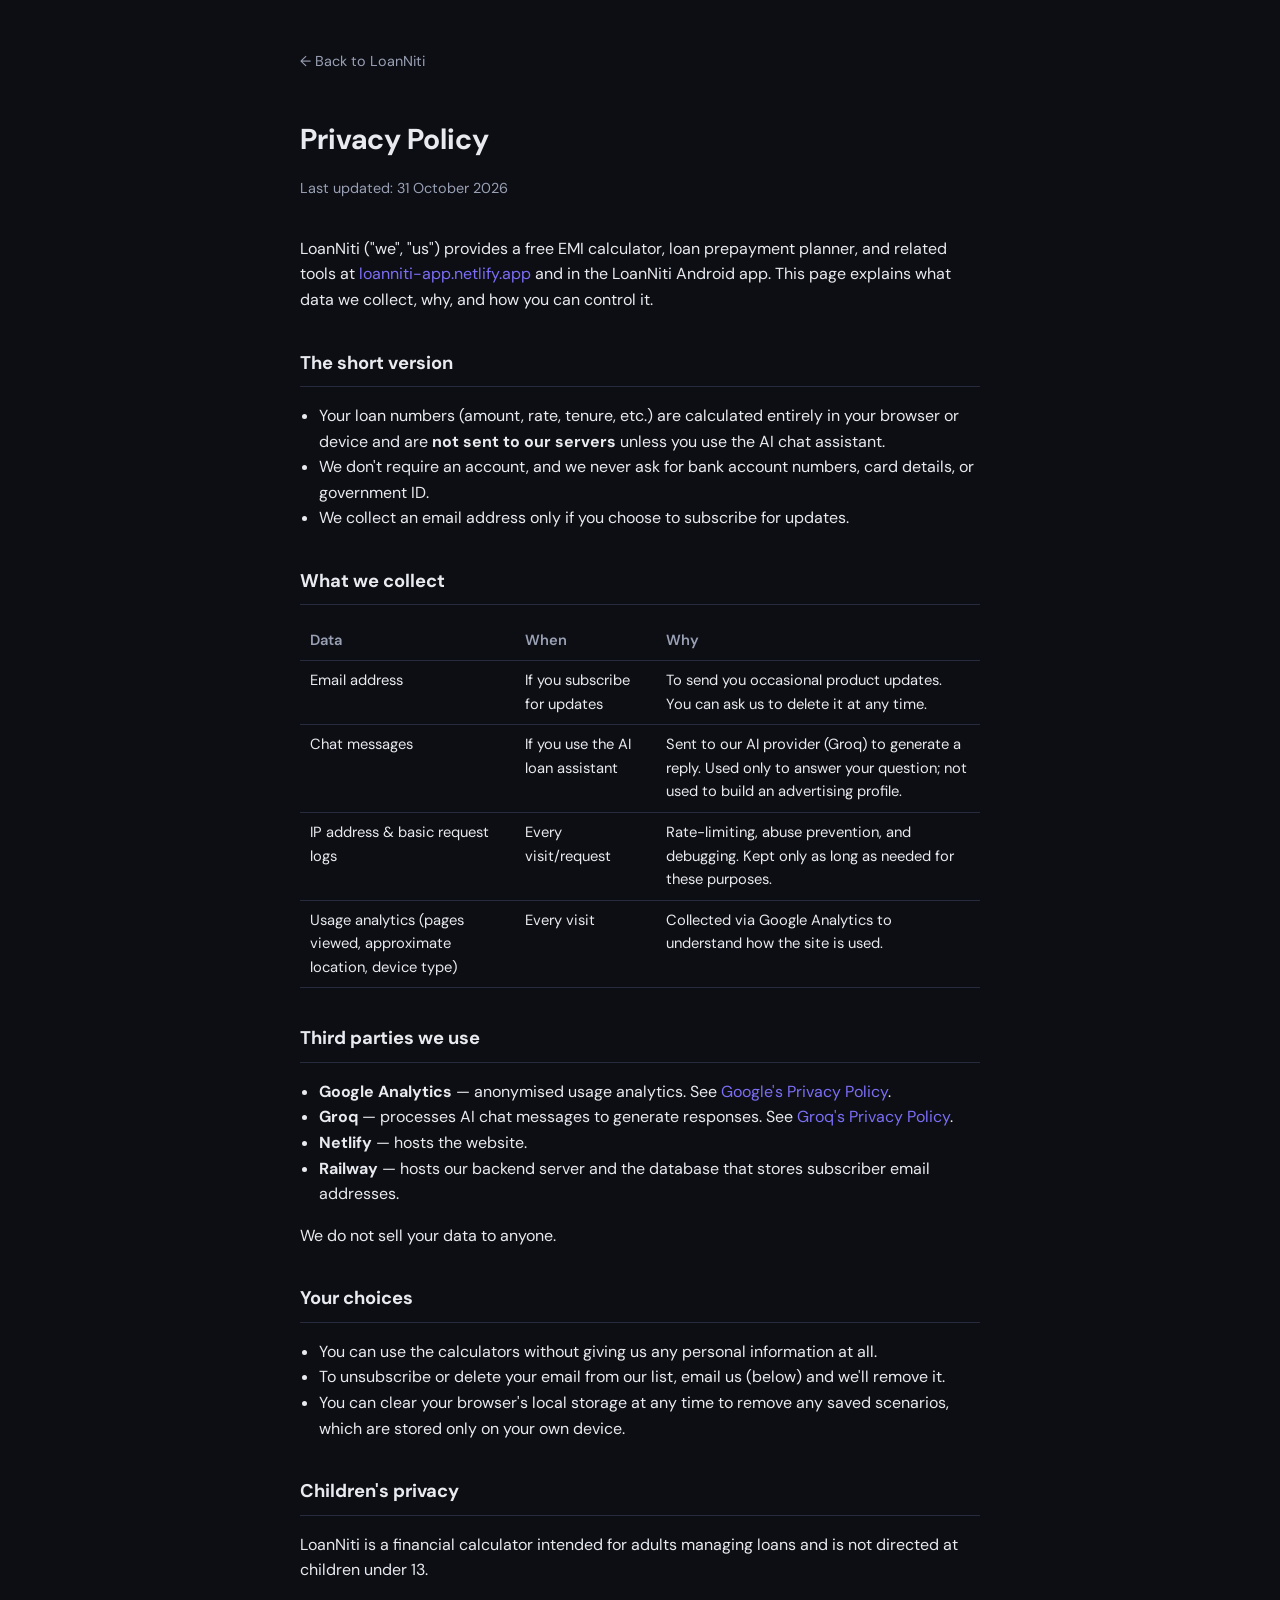
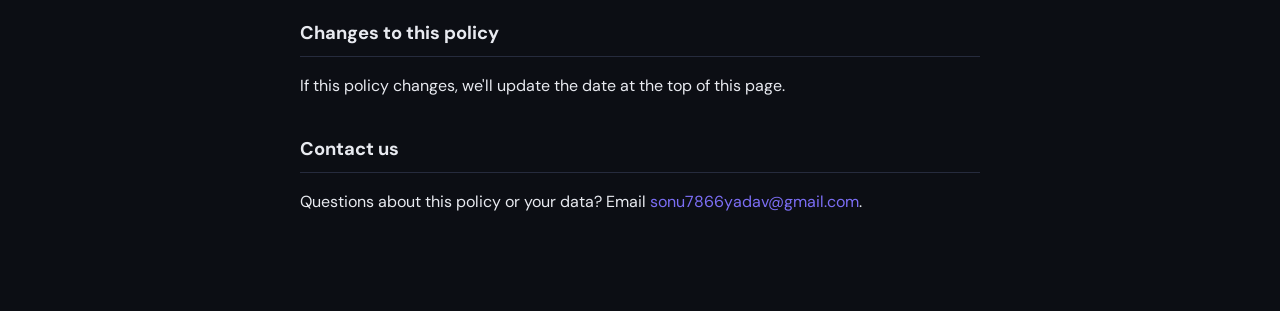
==== frontend/privacy.html @ b34a3069 "Add privacy policy page and footer link Google Play requires a privacy policy URL for every app; thi" ====
<!DOCTYPE html>
<html lang="en" data-theme="dark">
<head>
<meta charset="UTF-8" />
<meta name="viewport" content="width=device-width, initial-scale=1.0" />
<title>Privacy Policy – LoanNiti</title>
<meta name="description" content="Privacy policy for LoanNiti, the free EMI calculator and home loan prepayment planner." />
<meta name="robots" content="index, follow" />
<link rel="canonical" href="https://loanniti-app.netlify.app/privacy.html" />
<link rel="icon" type="image/svg+xml" href="/favicon.svg" />
<meta name="theme-color" content="#0c0e14" />
<link rel="preconnect" href="https://fonts.googleapis.com">
<link rel="preconnect" href="https://fonts.gstatic.com" crossorigin>
<link href="https://fonts.googleapis.com/css2?family=DM+Sans:wght@400;500;600;700&display=swap" rel="stylesheet">
<style>
  :root { --bg: #0c0e14; --card: #161925; --text: #e8eaf0; --muted: #9aa0b4; --accent: #7c6ef5; --border: #262b3d; }
  * { box-sizing: border-box; }
  body { margin: 0; background: var(--bg); color: var(--text); font-family: 'DM Sans', system-ui, sans-serif; line-height: 1.6; }
  .wrap { max-width: 720px; margin: 0 auto; padding: 48px 20px 80px; }
  a { color: var(--accent); text-decoration: none; }
  a:hover { text-decoration: underline; }
  h1 { font-size: 1.8rem; margin-bottom: 4px; }
  .updated { color: var(--muted); font-size: 0.9rem; margin-bottom: 36px; }
  h2 { font-size: 1.15rem; margin-top: 36px; border-bottom: 1px solid var(--border); padding-bottom: 8px; }
  p, li { color: var(--text); }
  ul { padding-left: 1.2rem; }
  .back { display: inline-block; margin-bottom: 24px; color: var(--muted); font-size: 0.9rem; }
  table { width: 100%; border-collapse: collapse; margin: 12px 0; font-size: 0.92rem; }
  th, td { text-align: left; padding: 8px 10px; border-bottom: 1px solid var(--border); vertical-align: top; }
  th { color: var(--muted); font-weight: 600; }
</style>
</head>
<body>
<div class="wrap">
  <a class="back" href="/">&larr; Back to LoanNiti</a>
  <h1>Privacy Policy</h1>
  <p class="updated">Last updated: 31 October 2026</p>

  <p>LoanNiti ("we", "us") provides a free EMI calculator, loan prepayment planner, and related tools at
  <a href="https://loanniti-app.netlify.app">loanniti-app.netlify.app</a> and in the LoanNiti Android app. This
  page explains what data we collect, why, and how you can control it.</p>

  <h2>The short version</h2>
  <ul>
    <li>Your loan numbers (amount, rate, tenure, etc.) are calculated entirely in your browser or device and are
      <strong>not sent to our servers</strong> unless you use the AI chat assistant.</li>
    <li>We don't require an account, and we never ask for bank account numbers, card details, or government ID.</li>
    <li>We collect an email address only if you choose to subscribe for updates.</li>
  </ul>

  <h2>What we collect</h2>
  <table>
    <tr><th>Data</th><th>When</th><th>Why</th></tr>
    <tr><td>Email address</td><td>If you subscribe for updates</td><td>To send you occasional product updates. You can ask us to delete it at any time.</td></tr>
    <tr><td>Chat messages</td><td>If you use the AI loan assistant</td><td>Sent to our AI provider (Groq) to generate a reply. Used only to answer your question; not used to build an advertising profile.</td></tr>
    <tr><td>IP address &amp; basic request logs</td><td>Every visit/request</td><td>Rate-limiting, abuse prevention, and debugging. Kept only as long as needed for these purposes.</td></tr>
    <tr><td>Usage analytics (pages viewed, approximate location, device type)</td><td>Every visit</td><td>Collected via Google Analytics to understand how the site is used.</td></tr>
  </table>

  <h2>Third parties we use</h2>
  <ul>
    <li><strong>Google Analytics</strong> — anonymised usage analytics. See <a href="https://policies.google.com/privacy" target="_blank" rel="noopener">Google's Privacy Policy</a>.</li>
    <li><strong>Groq</strong> — processes AI chat messages to generate responses. See <a href="https://groq.com/privacy-policy/" target="_blank" rel="noopener">Groq's Privacy Policy</a>.</li>
    <li><strong>Netlify</strong> — hosts the website.</li>
    <li><strong>Railway</strong> — hosts our backend server and the database that stores subscriber email addresses.</li>
  </ul>
  <p>We do not sell your data to anyone.</p>

  <h2>Your choices</h2>
  <ul>
    <li>You can use the calculators without giving us any personal information at all.</li>
    <li>To unsubscribe or delete your email from our list, email us (below) and we'll remove it.</li>
    <li>You can clear your browser's local storage at any time to remove any saved scenarios, which are stored only on your own device.</li>
  </ul>

  <h2>Children's privacy</h2>
  <p>LoanNiti is a financial calculator intended for adults managing loans and is not directed at children under 13.</p>

  <h2>Changes to this policy</h2>
  <p>If this policy changes, we'll update the date at the top of this page.</p>

  <h2>Contact us</h2>
  <p>Questions about this policy or your data? Email <a href="mailto:sonu7866yadav@gmail.com">sonu7866yadav@gmail.com</a>.</p>
</div>
</body>
</html>
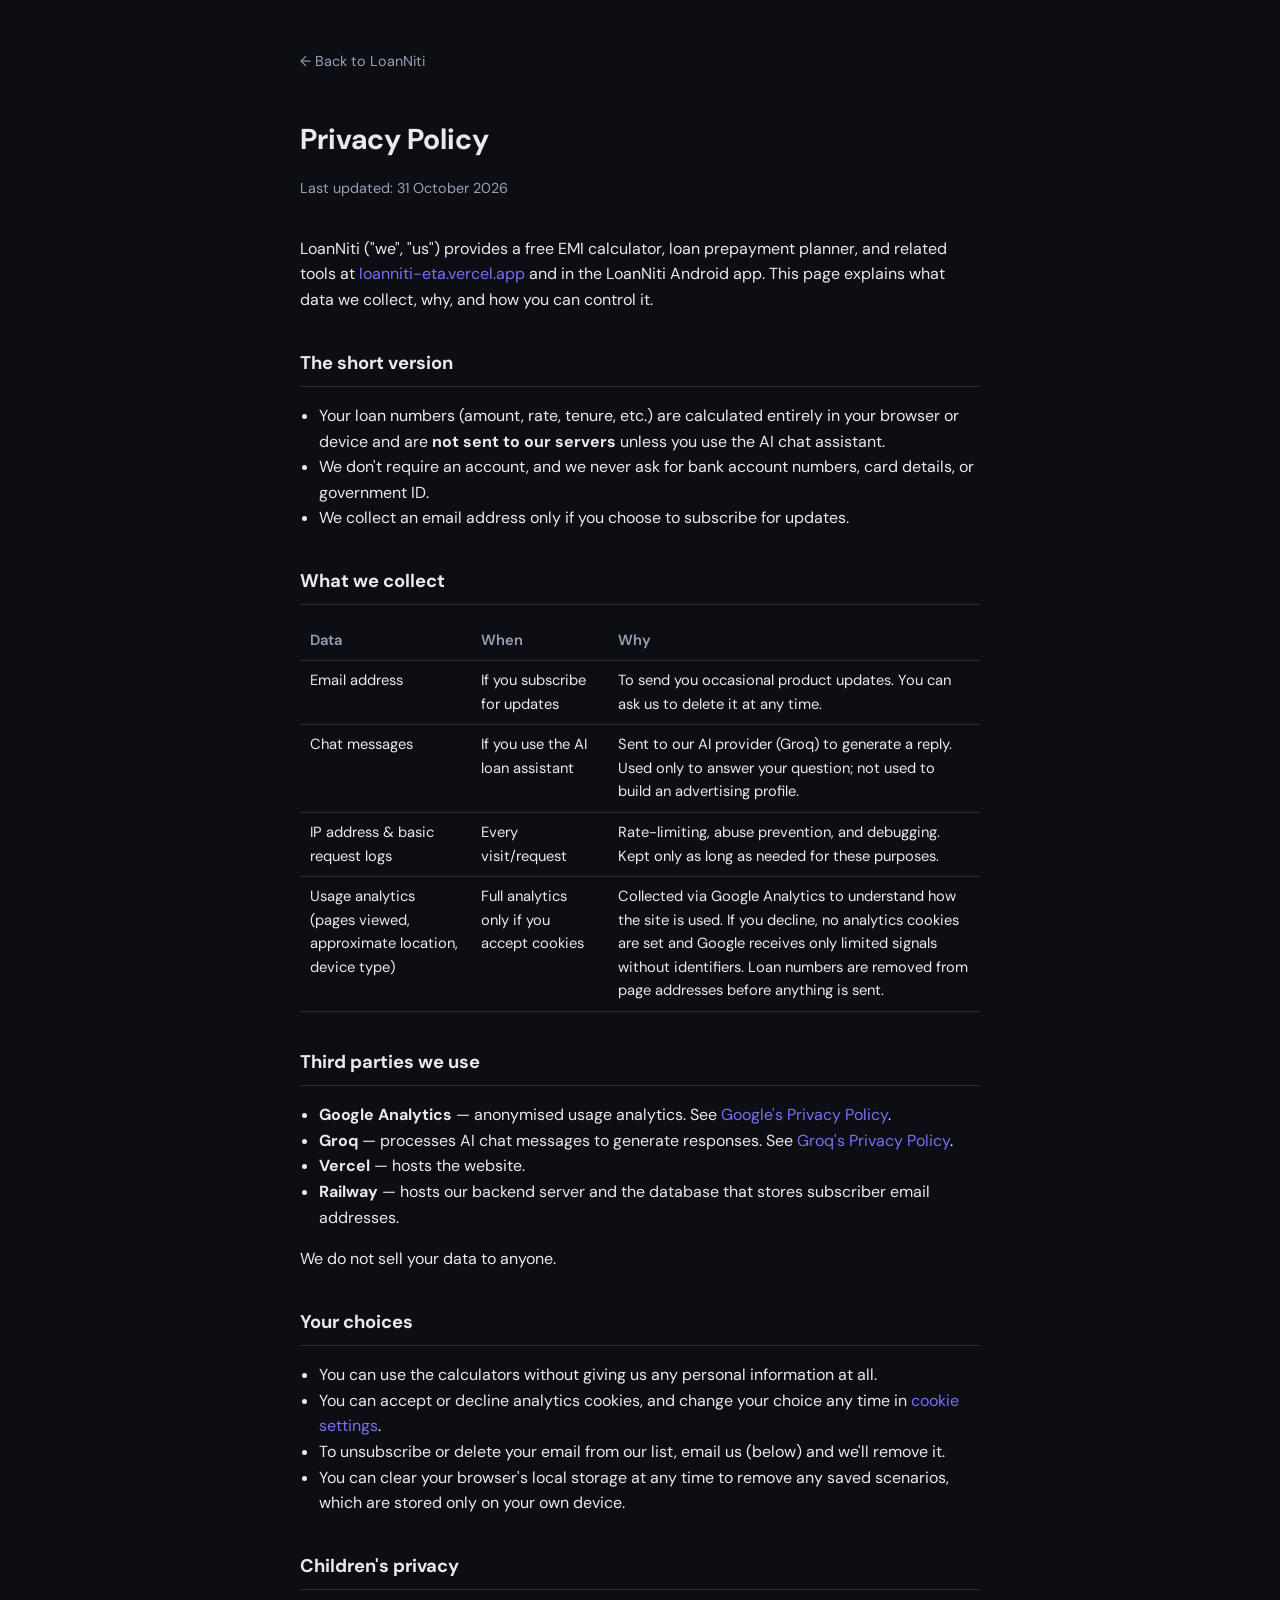
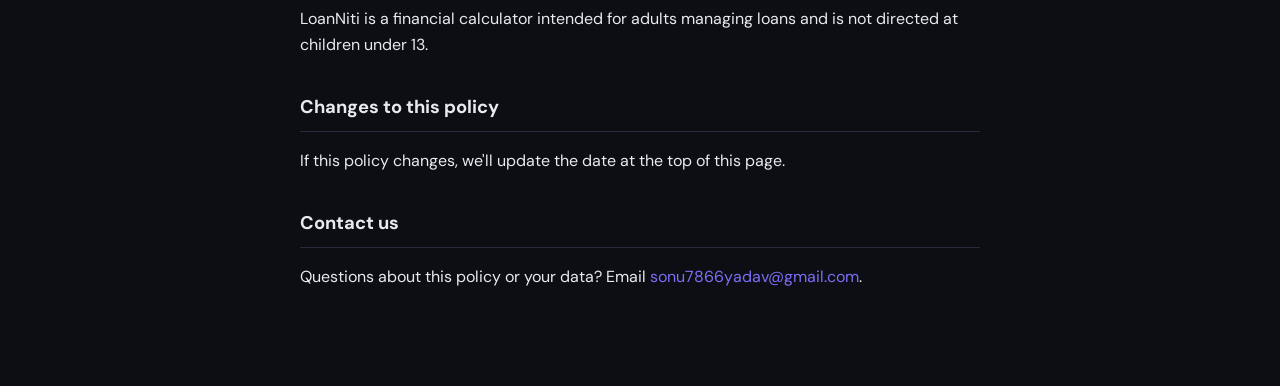
==== commit f83a22b0: "Apply website launch checklist: canonical domain, consent, speed, a11y - Point canonical/OG/sitemap/" ====
--- a/frontend/privacy.html
+++ b/frontend/privacy.html
@@ -6,12 +6,12 @@
 <title>Privacy Policy – LoanNiti</title>
 <meta name="description" content="Privacy policy for LoanNiti, the free EMI calculator and home loan prepayment planner." />
 <meta name="robots" content="index, follow" />
-<link rel="canonical" href="https://loanniti-app.netlify.app/privacy.html" />
+<link rel="canonical" href="https://loanniti-eta.vercel.app/privacy.html" />
 <link rel="icon" type="image/svg+xml" href="/favicon.svg" />
 <meta name="theme-color" content="#0c0e14" />
 <link rel="preconnect" href="https://fonts.googleapis.com">
 <link rel="preconnect" href="https://fonts.gstatic.com" crossorigin>
-<link href="https://fonts.googleapis.com/css2?family=DM+Sans:wght@400;500;600;700&display=swap" rel="stylesheet">
+<link href="https://fonts.googleapis.com/css2?family=DM+Sans:wght@400;500;600;700&display=swap" rel="stylesheet" media="print" onload="this.media='all'"><noscript><link href="https://fonts.googleapis.com/css2?family=DM+Sans:wght@400;500;600;700&display=swap" rel="stylesheet"></noscript>
 <style>
   :root { --bg: #0c0e14; --card: #161925; --text: #e8eaf0; --muted: #9aa0b4; --accent: #7c6ef5; --border: #262b3d; }
   * { box-sizing: border-box; }
@@ -28,7 +28,22 @@
   table { width: 100%; border-collapse: collapse; margin: 12px 0; font-size: 0.92rem; }
   th, td { text-align: left; padding: 8px 10px; border-bottom: 1px solid var(--border); vertical-align: top; }
   th { color: var(--muted); font-weight: 600; }
+  @media (max-width: 600px) {
+    table { table-layout: fixed; font-size: 0.85rem; }
+    th, td { padding: 8px 6px; overflow-wrap: anywhere; }
+  }
 </style>
+<!-- Google tag (gtag.js) -->
+<script async src="https://www.googletagmanager.com/gtag/js?id=G-N48QHZ2RHR"></script>
+<script>
+  window.dataLayer = window.dataLayer || [];
+  function gtag(){dataLayer.push(arguments);}
+  var lnConsent = null; try { lnConsent = localStorage.getItem("ln_consent"); } catch (e) {}
+  gtag("consent", "default", { analytics_storage: lnConsent === "granted" ? "granted" : "denied", ad_storage: "denied", ad_user_data: "denied", ad_personalization: "denied" });
+  gtag("js", new Date());
+  gtag("config", "G-N48QHZ2RHR");
+</script>
+<script src="/consent.js" defer></script>
 </head>
 <body>
 <div class="wrap">
@@ -37,7 +52,7 @@
   <p class="updated">Last updated: 31 October 2026</p>
 
   <p>LoanNiti ("we", "us") provides a free EMI calculator, loan prepayment planner, and related tools at
-  <a href="https://loanniti-app.netlify.app">loanniti-app.netlify.app</a> and in the LoanNiti Android app. This
+  <a href="https://loanniti-eta.vercel.app">loanniti-eta.vercel.app</a> and in the LoanNiti Android app. This
   page explains what data we collect, why, and how you can control it.</p>
 
   <h2>The short version</h2>
@@ -54,14 +69,14 @@
     <tr><td>Email address</td><td>If you subscribe for updates</td><td>To send you occasional product updates. You can ask us to delete it at any time.</td></tr>
     <tr><td>Chat messages</td><td>If you use the AI loan assistant</td><td>Sent to our AI provider (Groq) to generate a reply. Used only to answer your question; not used to build an advertising profile.</td></tr>
     <tr><td>IP address &amp; basic request logs</td><td>Every visit/request</td><td>Rate-limiting, abuse prevention, and debugging. Kept only as long as needed for these purposes.</td></tr>
-    <tr><td>Usage analytics (pages viewed, approximate location, device type)</td><td>Every visit</td><td>Collected via Google Analytics to understand how the site is used.</td></tr>
+    <tr><td>Usage analytics (pages viewed, approximate location, device type)</td><td>Full analytics only if you accept cookies</td><td>Collected via Google Analytics to understand how the site is used. If you decline, no analytics cookies are set and Google receives only limited signals without identifiers. Loan numbers are removed from page addresses before anything is sent.</td></tr>
   </table>
 
   <h2>Third parties we use</h2>
   <ul>
     <li><strong>Google Analytics</strong> — anonymised usage analytics. See <a href="https://policies.google.com/privacy" target="_blank" rel="noopener">Google's Privacy Policy</a>.</li>
     <li><strong>Groq</strong> — processes AI chat messages to generate responses. See <a href="https://groq.com/privacy-policy/" target="_blank" rel="noopener">Groq's Privacy Policy</a>.</li>
-    <li><strong>Netlify</strong> — hosts the website.</li>
+    <li><strong>Vercel</strong> — hosts the website.</li>
     <li><strong>Railway</strong> — hosts our backend server and the database that stores subscriber email addresses.</li>
   </ul>
   <p>We do not sell your data to anyone.</p>
@@ -69,6 +84,7 @@
   <h2>Your choices</h2>
   <ul>
     <li>You can use the calculators without giving us any personal information at all.</li>
+    <li>You can accept or decline analytics cookies, and change your choice any time in <a href="#" class="ln-consent-open">cookie settings</a>.</li>
     <li>To unsubscribe or delete your email from our list, email us (below) and we'll remove it.</li>
     <li>You can clear your browser's local storage at any time to remove any saved scenarios, which are stored only on your own device.</li>
   </ul>
